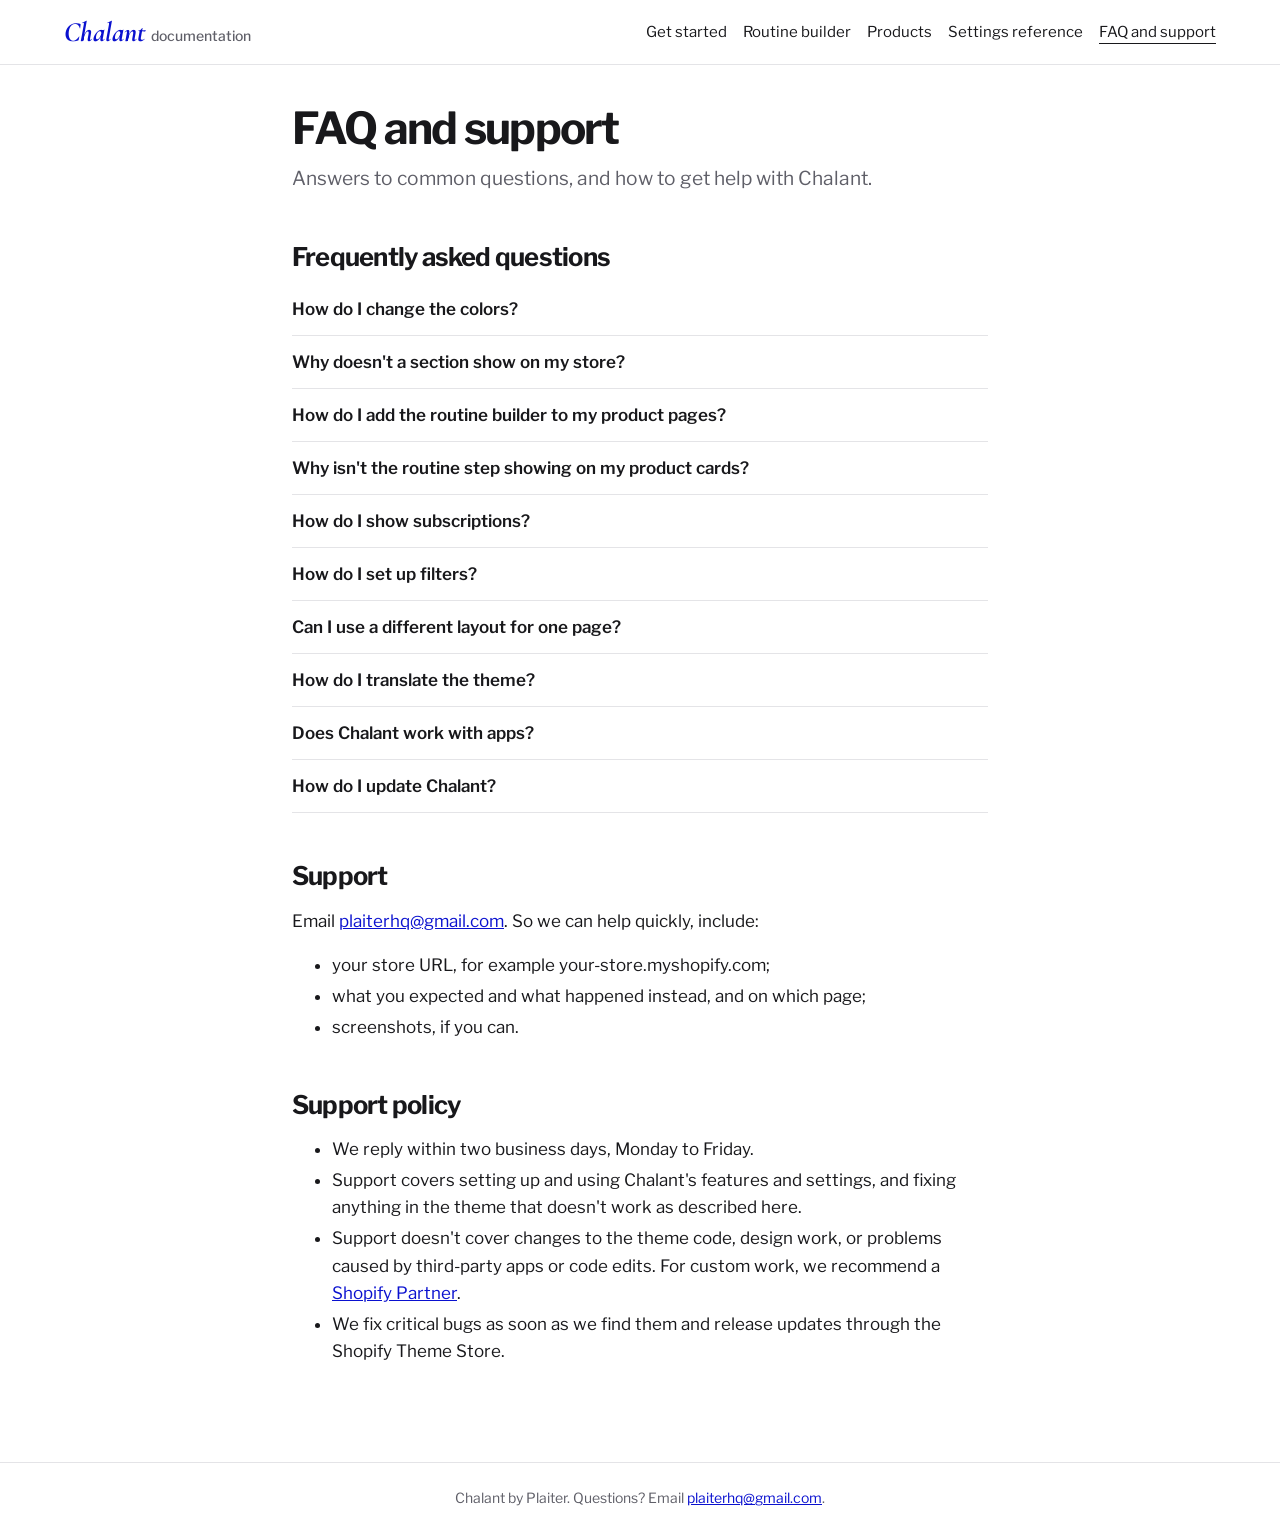
==== faq.html @ dfd366be "Chalant merchant documentation Co-Authored-By: Claude Opus 5.5 <noreply@anthropic.com>" ====
<!doctype html>
<html lang="en">
<head>
<meta charset="utf-8">
<meta name="viewport" content="width=device-width, initial-scale=1">
<title>FAQ and support – Chalant documentation</title>
<meta name="description" content="Documentation for Chalant, a Shopify theme for skincare and beauty brands.">
<link rel="preconnect" href="https://fonts.googleapis.com">
<link rel="stylesheet" href="https://fonts.googleapis.com/css2?family=Cormorant:ital,wght@1,700&family=Libre+Franklin:wght@400;500;600;700&display=swap">
<link rel="stylesheet" href="style.css">
</head>
<body>
<a class="skip" href="#content">Skip to content</a>
<header class="top"><div class="top-inner"><a class="brand" href="index.html">Chalant<span>documentation</span></a><nav aria-label="Documentation"><a href="index.html">Get started</a><a href="routine-builder.html">Routine builder</a><a href="products.html">Products</a><a href="settings.html">Settings reference</a><a href="faq.html" aria-current="page">FAQ and support</a></nav></div></header>
<main id="content">
<h1>FAQ and support</h1>
<p class="lede">Answers to common questions, and how to get help with Chalant.</p>
<h2 id="faq">Frequently asked questions</h2>
<details><summary>How do I change the colors?</summary><p>In the theme editor, open Theme settings, Colors. Edit a color scheme and every section using it updates. Each section has a Color scheme setting to pick which scheme it uses.</p></details>
<details><summary>Why doesn&#x27;t a section show on my store?</summary><p>Statistics, Testimonials and FAQ sections with no blocks, a Routine builder with no products, and a Featured collection whose collection is empty are hidden from shoppers. They still show in the theme editor so you can finish setting them up.</p></details>
<details><summary>How do I add the routine builder to my product pages?</summary><p>Open a product page in the theme editor, select the Product information section and add the Routine builder block. See the routine builder guide.</p></details>
<details><summary>Why isn&#x27;t the routine step showing on my product cards?</summary><p>Tag the product with the step tag prefix and a step name, such as step:Cleanse, and check that Show routine step on product cards is on in Theme settings, Routines.</p></details>
<details><summary>How do I show subscriptions?</summary><p>Install a subscription app and add a subscription plan to the product. Purchase options appear on the product page automatically.</p></details>
<details><summary>How do I set up filters?</summary><p>Install Shopify&#x27;s Search and Discovery app and choose your filters there. Turn filtering on in the Collection and Search results sections.</p></details>
<details><summary>Can I use a different layout for one page?</summary><p>Yes. In the theme editor, create a template from the page menu at the top, set it up, then choose it for the page in your admin under Theme template.</p></details>
<details><summary>How do I translate the theme?</summary><p>Go to Online Store, Themes, then the menu next to Customize, Edit default theme content. Add languages in Settings, Languages, and use the Translate and Adapt app for content.</p></details>
<details><summary>Does Chalant work with apps?</summary><p>Yes. Product pages, featured products and most sections accept app blocks. Choose Add block, Apps in the theme editor. Apps that need code changes may need help from the app developer.</p></details>
<details><summary>How do I update Chalant?</summary><p>When a new version is released, Shopify shows it in your theme library. Updating adds the new version as a copy with your settings, so you can check it before publishing.</p></details>
<h2 id="support">Support</h2>
<p>Email <a href="mailto:plaiterhq@gmail.com">plaiterhq@gmail.com</a>. So we can help quickly, include:</p>
<ul>
  <li>your store URL, for example your-store.myshopify.com;</li>
  <li>what you expected and what happened instead, and on which page;</li>
  <li>screenshots, if you can.</li>
</ul>

<h2 id="policy">Support policy</h2>
<ul>
  <li>We reply within two business days, Monday to Friday.</li>
  <li>Support covers setting up and using Chalant's features and settings, and fixing anything in the theme that doesn't work as described here.</li>
  <li>Support doesn't cover changes to the theme code, design work, or problems caused by third-party apps or code edits. For custom work, we recommend a <a href="https://www.shopify.com/partners/directory">Shopify Partner</a>.</li>
  <li>We fix critical bugs as soon as we find them and release updates through the Shopify Theme Store.</li>
</ul>

</main>
<footer>Chalant by Plaiter. Questions? Email <a href="mailto:plaiterhq@gmail.com">plaiterhq@gmail.com</a>.</footer>
</body>
</html>
---- style.css ----
:root{--bg:#fff;--fg:#18181b;--muted:#5f5f68;--surface:#f4f4f5;--blush:#fff7f7;--line:#e4e4e7;--accent:#0a11cf;
--body:"Libre Franklin","Helvetica Neue",Arial,sans-serif;--display:"Cormorant",Georgia,serif}
@media (prefers-color-scheme:dark){:root{--bg:#0d0d10;--fg:#f4f4f5;--muted:#a8a8b3;--surface:#1b1b20;--blush:#1f1618;--line:#2c2c33;--accent:#9da1ff;color-scheme:dark}}
*{box-sizing:border-box}
body{margin:0;background:var(--bg);color:var(--fg);font:400 17px/1.6 var(--body)}
a{color:var(--accent)}
a:hover{text-decoration-thickness:2px}
:focus-visible{outline:2px solid var(--accent);outline-offset:3px}
.skip{position:absolute;left:-999px}.skip:focus{left:16px;top:16px;background:var(--bg);padding:8px 12px;z-index:2}
.top{border-bottom:1px solid var(--line);padding:0 20px}
.top-inner{max-width:72rem;margin:0 auto;display:flex;flex-wrap:wrap;align-items:center;gap:8px 24px;min-height:64px}
.brand{font:italic 700 28px/1 var(--display);color:var(--accent);text-decoration:none;margin-right:auto}
.brand span{font:500 14px var(--body);color:var(--muted);font-style:normal;margin-left:6px}
.top nav{display:flex;flex-wrap:wrap;gap:4px 16px}
.top nav a{color:var(--fg);text-decoration:none;font-size:15px;padding:10px 0}
.top nav a[aria-current=page]{text-decoration:underline;text-underline-offset:6px}
.top nav a:hover{color:var(--accent)}
main{max-width:46rem;margin:0 auto;padding:40px 20px 80px}
main.wide{max-width:60rem}
h1{font-size:clamp(2rem,1.6rem + 2vw,2.75rem);line-height:1.05;letter-spacing:-.04em;margin:0 0 12px;text-wrap:balance}
h2{font-size:1.6rem;letter-spacing:-.03em;margin:48px 0 12px;line-height:1.15}
h3{font-size:1.25rem;letter-spacing:-.02em;margin:36px 0 8px}
h4{font-size:1.05rem;margin:28px 0 6px}
h5{font-size:.95rem;margin:16px 0 6px;color:var(--muted)}
.lede{font-size:1.2rem;color:var(--muted);margin:0 0 24px}
.muted{color:var(--muted)}
li{margin:4px 0}
code{background:var(--surface);padding:1px 6px;font-size:.9em}
.cards{display:grid;grid-template-columns:repeat(2,minmax(0,1fr));gap:12px;margin:24px 0}
@media (max-width:560px){.cards{grid-template-columns:1fr}}
.card{display:flex;flex-direction:column;gap:4px;padding:18px;background:var(--blush);color:var(--fg);text-decoration:none}
.card span{color:var(--muted);font-size:15px}
.card:hover strong{color:var(--accent)}
.toc{display:flex;flex-wrap:wrap;gap:8px;margin:0 0 8px}
.toc a{background:var(--surface);color:var(--fg);text-decoration:none;padding:8px 14px;border-radius:999px;font-size:15px}
.table{overflow-x:auto;margin:8px 0 16px}
table{border-collapse:collapse;width:100%;font-size:15px}
th,td{text-align:left;vertical-align:top;padding:10px 12px;border-bottom:1px solid var(--line)}
thead th{font-size:13px;text-transform:uppercase;letter-spacing:.05em;color:var(--muted)}
tbody th{font-weight:600;width:34%}
tr.group th{background:var(--surface);font-size:13px;text-transform:uppercase;letter-spacing:.05em}
tr.note td{color:var(--muted)}
details{border-bottom:1px solid var(--line);padding:4px 0}
summary{cursor:pointer;font-weight:600;min-height:44px;display:flex;align-items:center}
summary:hover{color:var(--accent)}
details p{margin:0 0 14px;color:var(--muted)}
footer{border-top:1px solid var(--line);padding:24px 20px;color:var(--muted);font-size:14px;text-align:center}
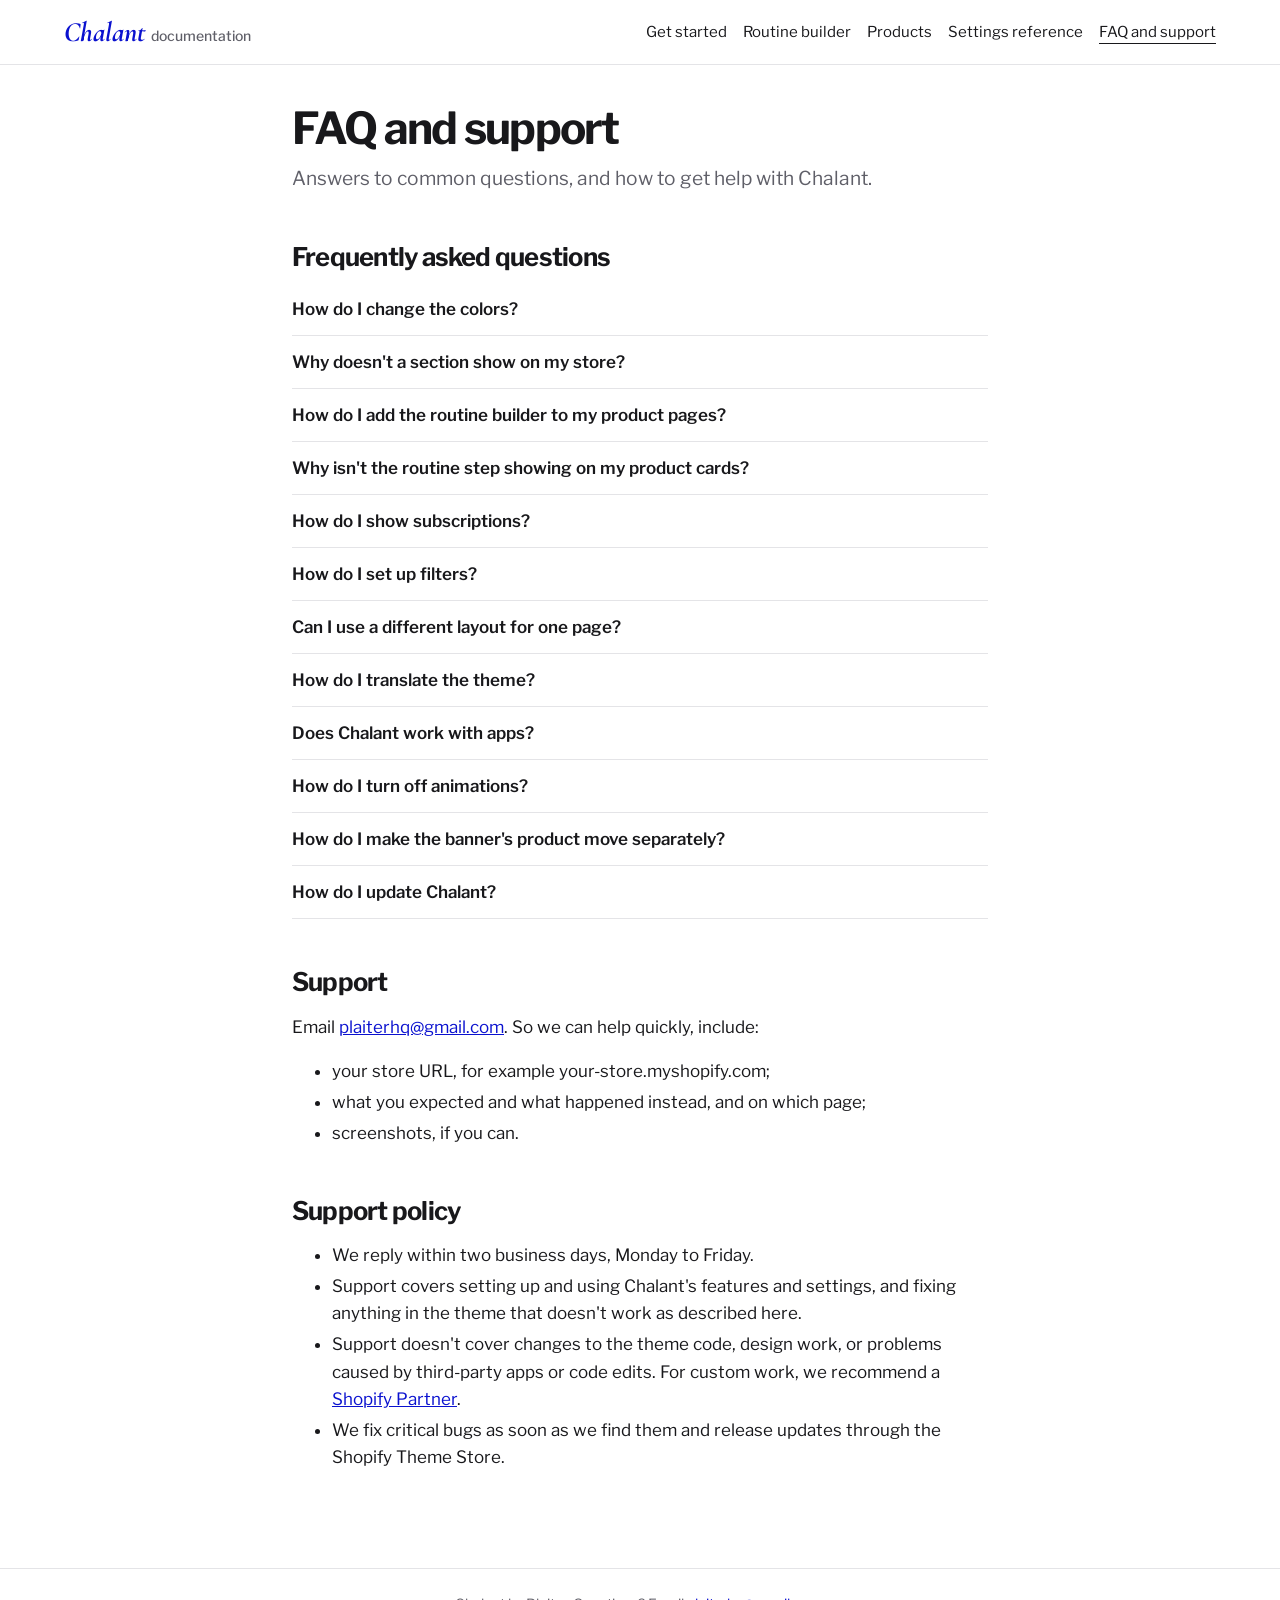
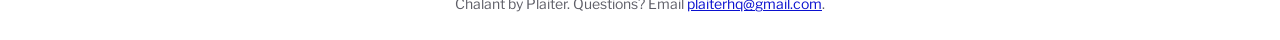
==== commit ff6bc145: "Document animations, the foreground image and the Product lineup section Co-Authored-By: Claude Opus" ====
--- a/faq.html
+++ b/faq.html
@@ -25,6 +25,8 @@
 <details><summary>Can I use a different layout for one page?</summary><p>Yes. In the theme editor, create a template from the page menu at the top, set it up, then choose it for the page in your admin under Theme template.</p></details>
 <details><summary>How do I translate the theme?</summary><p>Go to Online Store, Themes, then the menu next to Customize, Edit default theme content. Add languages in Settings, Languages, and use the Translate and Adapt app for content.</p></details>
 <details><summary>Does Chalant work with apps?</summary><p>Yes. Product pages, featured products and most sections accept app blocks. Choose Add block, Apps in the theme editor. Apps that need code changes may need help from the app developer.</p></details>
+<details><summary>How do I turn off animations?</summary><p>In Theme settings, Layout, turn off Show animations. Visitors who reduce motion on their device never see animations.</p></details>
+<details><summary>How do I make the banner&#x27;s product move separately?</summary><p>In the Image banner section, add a Foreground image: a transparent PNG the same size as the main image, with only the product on it. It drifts at its own speed as visitors scroll.</p></details>
 <details><summary>How do I update Chalant?</summary><p>When a new version is released, Shopify shows it in your theme library. Updating adds the new version as a copy with your settings, so you can check it before publishing.</p></details>
 <h2 id="support">Support</h2>
 <p>Email <a href="mailto:plaiterhq@gmail.com">plaiterhq@gmail.com</a>. So we can help quickly, include:</p>
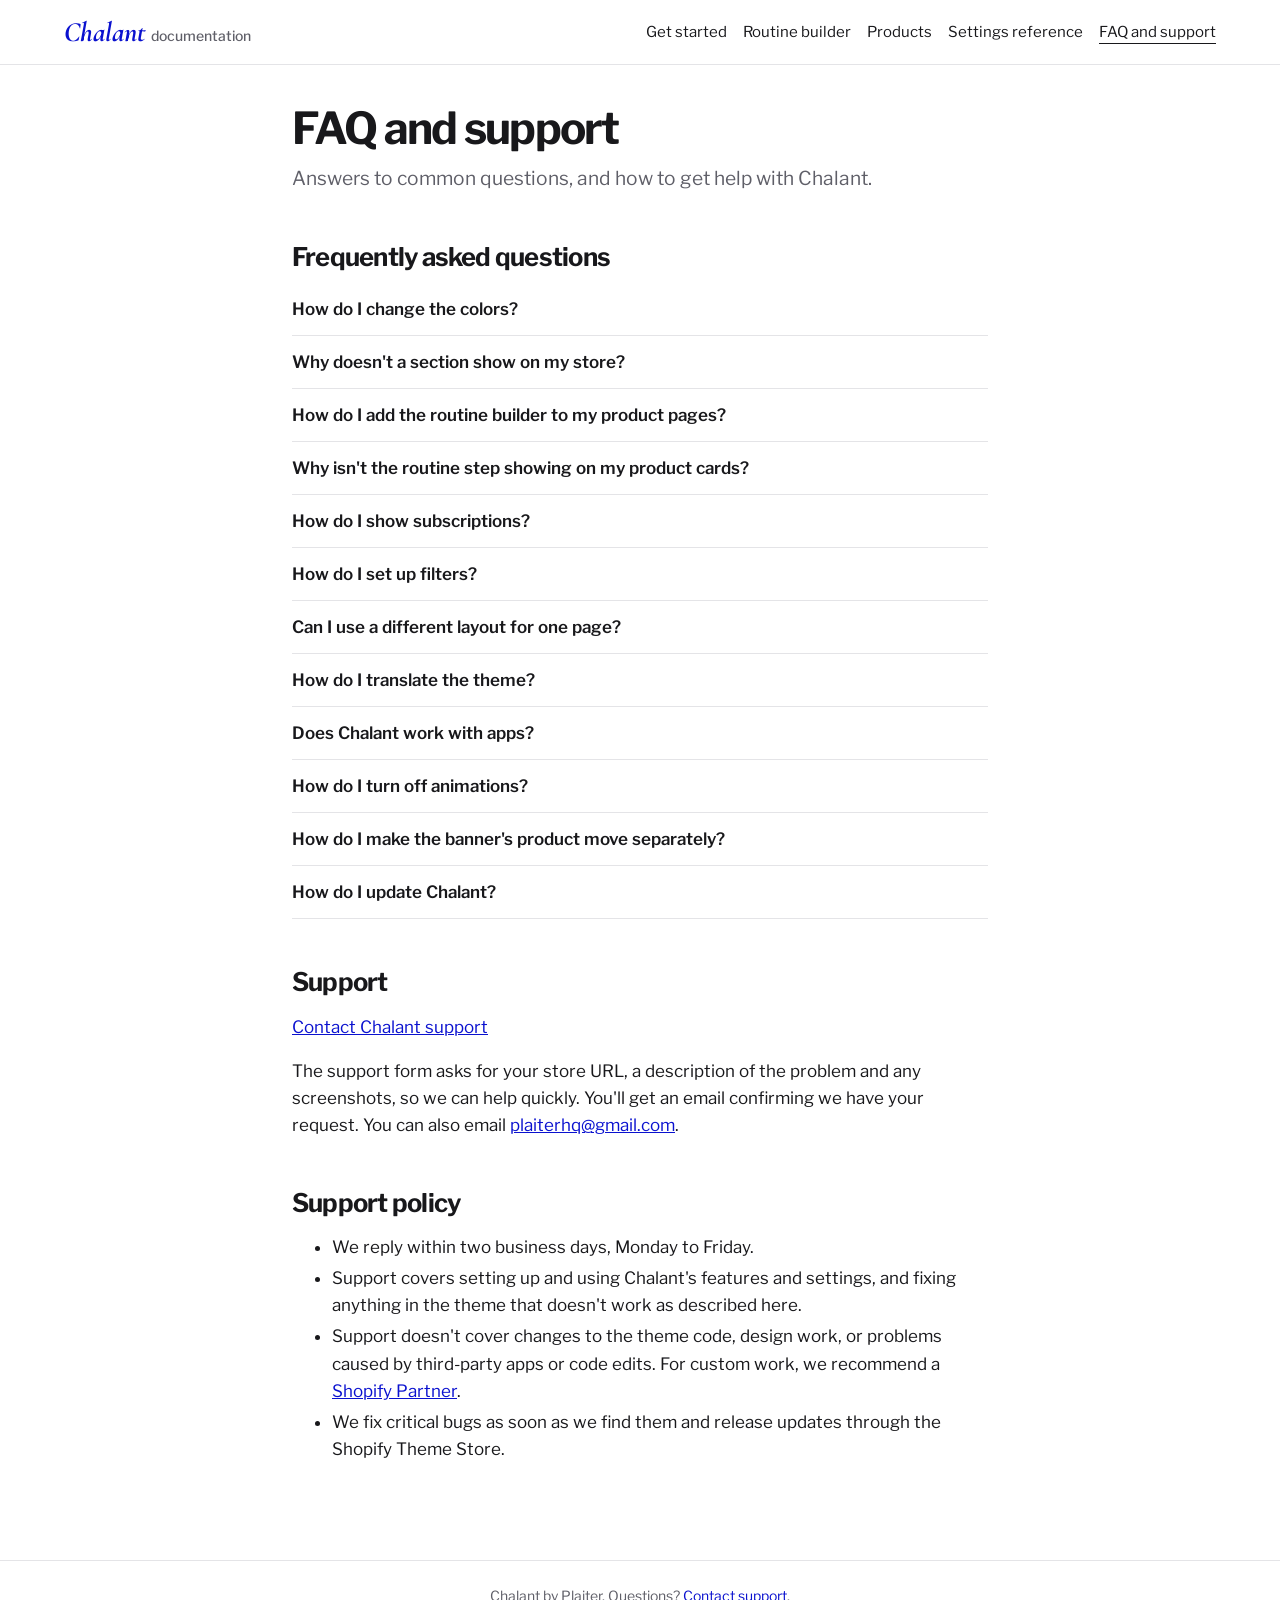
==== commit 32e21d21: "Link the Chalant support form Co-Authored-By: Claude Opus 5.5 <noreply@anthropic.com>" ====
--- a/faq.html
+++ b/faq.html
@@ -29,12 +29,8 @@
 <details><summary>How do I make the banner&#x27;s product move separately?</summary><p>In the Image banner section, add a Foreground image: a transparent PNG the same size as the main image, with only the product on it. It drifts at its own speed as visitors scroll.</p></details>
 <details><summary>How do I update Chalant?</summary><p>When a new version is released, Shopify shows it in your theme library. Updating adds the new version as a copy with your settings, so you can check it before publishing.</p></details>
 <h2 id="support">Support</h2>
-<p>Email <a href="mailto:plaiterhq@gmail.com">plaiterhq@gmail.com</a>. So we can help quickly, include:</p>
-<ul>
-  <li>your store URL, for example your-store.myshopify.com;</li>
-  <li>what you expected and what happened instead, and on which page;</li>
-  <li>screenshots, if you can.</li>
-</ul>
+<p><a class="button" href="https://form.jotform.com/262867756735071">Contact Chalant support</a></p>
+<p>The support form asks for your store URL, a description of the problem and any screenshots, so we can help quickly. You'll get an email confirming we have your request. You can also email <a href="mailto:plaiterhq@gmail.com">plaiterhq@gmail.com</a>.</p>
 
 <h2 id="policy">Support policy</h2>
 <ul>
@@ -45,6 +41,6 @@
 </ul>
 
 </main>
-<footer>Chalant by Plaiter. Questions? Email <a href="mailto:plaiterhq@gmail.com">plaiterhq@gmail.com</a>.</footer>
+<footer>Chalant by Plaiter. Questions? <a href="https://form.jotform.com/262867756735071">Contact support</a>.</footer>
 </body>
 </html>
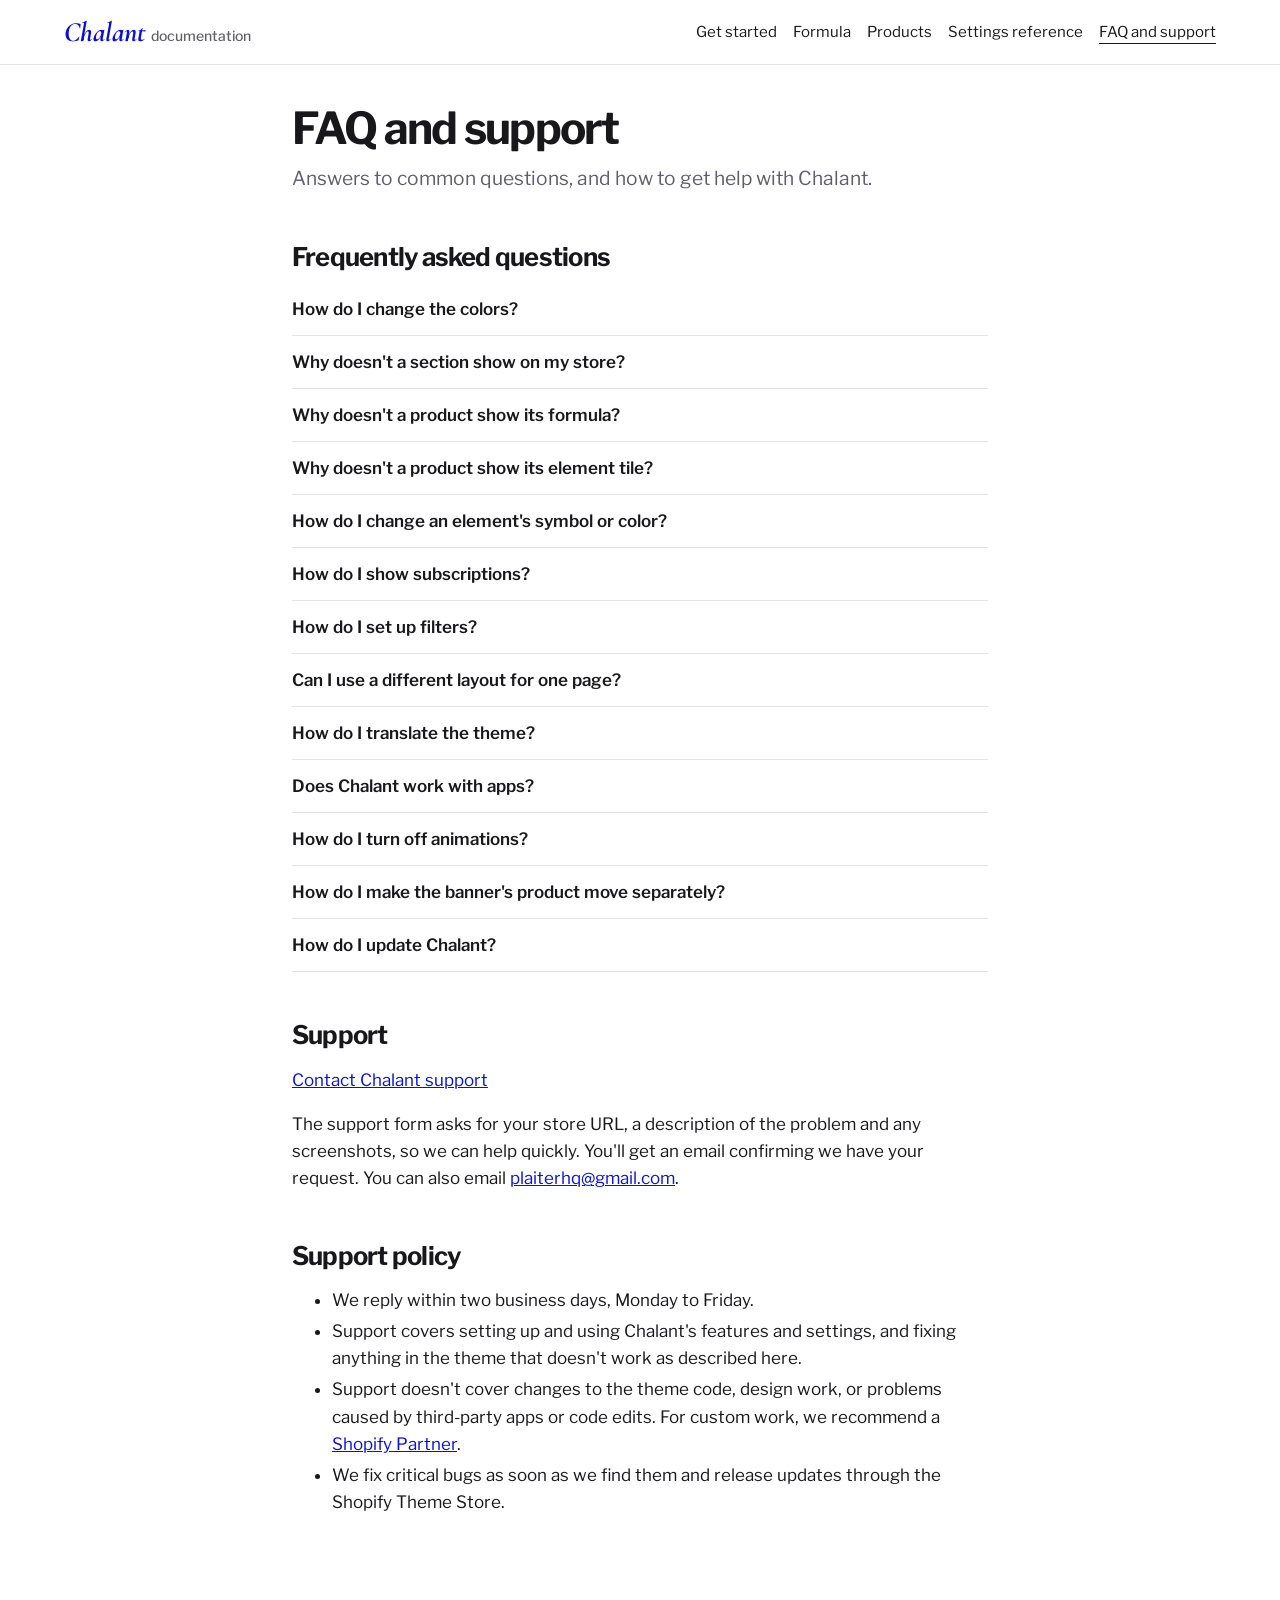
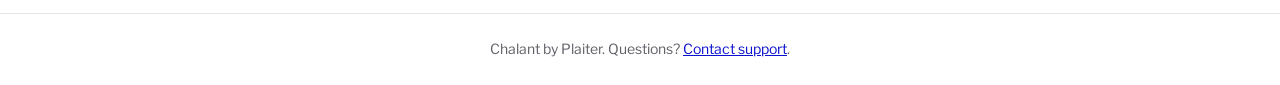
==== commit b45d291e: "Document Chalant Formula: elements, formulas, strengths and pairings Replace the routine builder gui" ====
--- a/faq.html
+++ b/faq.html
@@ -11,21 +11,22 @@
 </head>
 <body>
 <a class="skip" href="#content">Skip to content</a>
-<header class="top"><div class="top-inner"><a class="brand" href="index.html">Chalant<span>documentation</span></a><nav aria-label="Documentation"><a href="index.html">Get started</a><a href="routine-builder.html">Routine builder</a><a href="products.html">Products</a><a href="settings.html">Settings reference</a><a href="faq.html" aria-current="page">FAQ and support</a></nav></div></header>
+<header class="top"><div class="top-inner"><a class="brand" href="index.html">Chalant<span>documentation</span></a><nav aria-label="Documentation"><a href="index.html">Get started</a><a href="formula.html">Formula</a><a href="products.html">Products</a><a href="settings.html">Settings reference</a><a href="faq.html" aria-current="page">FAQ and support</a></nav></div></header>
 <main id="content">
 <h1>FAQ and support</h1>
 <p class="lede">Answers to common questions, and how to get help with Chalant.</p>
 <h2 id="faq">Frequently asked questions</h2>
 <details><summary>How do I change the colors?</summary><p>In the theme editor, open Theme settings, Colors. Edit a color scheme and every section using it updates. Each section has a Color scheme setting to pick which scheme it uses.</p></details>
-<details><summary>Why doesn&#x27;t a section show on my store?</summary><p>Statistics, Testimonials and FAQ sections with no blocks, a Routine builder with no products, and a Featured collection whose collection is empty are hidden from shoppers. They still show in the theme editor so you can finish setting them up.</p></details>
-<details><summary>How do I add the routine builder to my product pages?</summary><p>Open a product page in the theme editor, select the Product information section and add the Routine builder block. See the routine builder guide.</p></details>
-<details><summary>Why isn&#x27;t the routine step showing on my product cards?</summary><p>Tag the product with the step tag prefix and a step name, such as step:Cleanse, and check that Show routine step on product cards is on in Theme settings, Routines.</p></details>
+<details><summary>Why doesn&#x27;t a section show on my store?</summary><p>Statistics, Testimonials and FAQ sections with no blocks, Pairs well with on a product with no pairings, the cart&#x27;s formula check on an empty cart, and a Featured collection whose collection is empty are hidden from shoppers. They still show in the theme editor so you can finish setting them up.</p></details>
+<details><summary>Why doesn&#x27;t a product show its formula?</summary><p>Check that the product has the Formula metafield (chalant.formula) filled in with at least one ingredient whose role is active. See the Formula guide.</p></details>
+<details><summary>Why doesn&#x27;t a product show its element tile?</summary><p>The product needs to be in one of the collections chosen as Element collections in Theme settings, Formula table.</p></details>
+<details><summary>How do I change an element&#x27;s symbol or color?</summary><p>Add the Symbol and Tint metafields to the collection. Without them, the symbol is the first two letters of the title and the color comes from Chalant&#x27;s palette.</p></details>
 <details><summary>How do I show subscriptions?</summary><p>Install a subscription app and add a subscription plan to the product. Purchase options appear on the product page automatically.</p></details>
 <details><summary>How do I set up filters?</summary><p>Install Shopify&#x27;s Search and Discovery app and choose your filters there. Turn filtering on in the Collection and Search results sections.</p></details>
 <details><summary>Can I use a different layout for one page?</summary><p>Yes. In the theme editor, create a template from the page menu at the top, set it up, then choose it for the page in your admin under Theme template.</p></details>
 <details><summary>How do I translate the theme?</summary><p>Go to Online Store, Themes, then the menu next to Customize, Edit default theme content. Add languages in Settings, Languages, and use the Translate and Adapt app for content.</p></details>
 <details><summary>Does Chalant work with apps?</summary><p>Yes. Product pages, featured products and most sections accept app blocks. Choose Add block, Apps in the theme editor. Apps that need code changes may need help from the app developer.</p></details>
-<details><summary>How do I turn off animations?</summary><p>In Theme settings, Layout, turn off Show animations. Visitors who reduce motion on their device never see animations.</p></details>
+<details><summary>How do I turn off animations?</summary><p>In Theme settings, Layout, turn off Show animations, or only Smooth scrolling. Visitors who reduce motion on their device never see animations.</p></details>
 <details><summary>How do I make the banner&#x27;s product move separately?</summary><p>In the Image banner section, add a Foreground image: a transparent PNG the same size as the main image, with only the product on it. It drifts at its own speed as visitors scroll.</p></details>
 <details><summary>How do I update Chalant?</summary><p>When a new version is released, Shopify shows it in your theme library. Updating adds the new version as a copy with your settings, so you can check it before publishing.</p></details>
 <h2 id="support">Support</h2>
